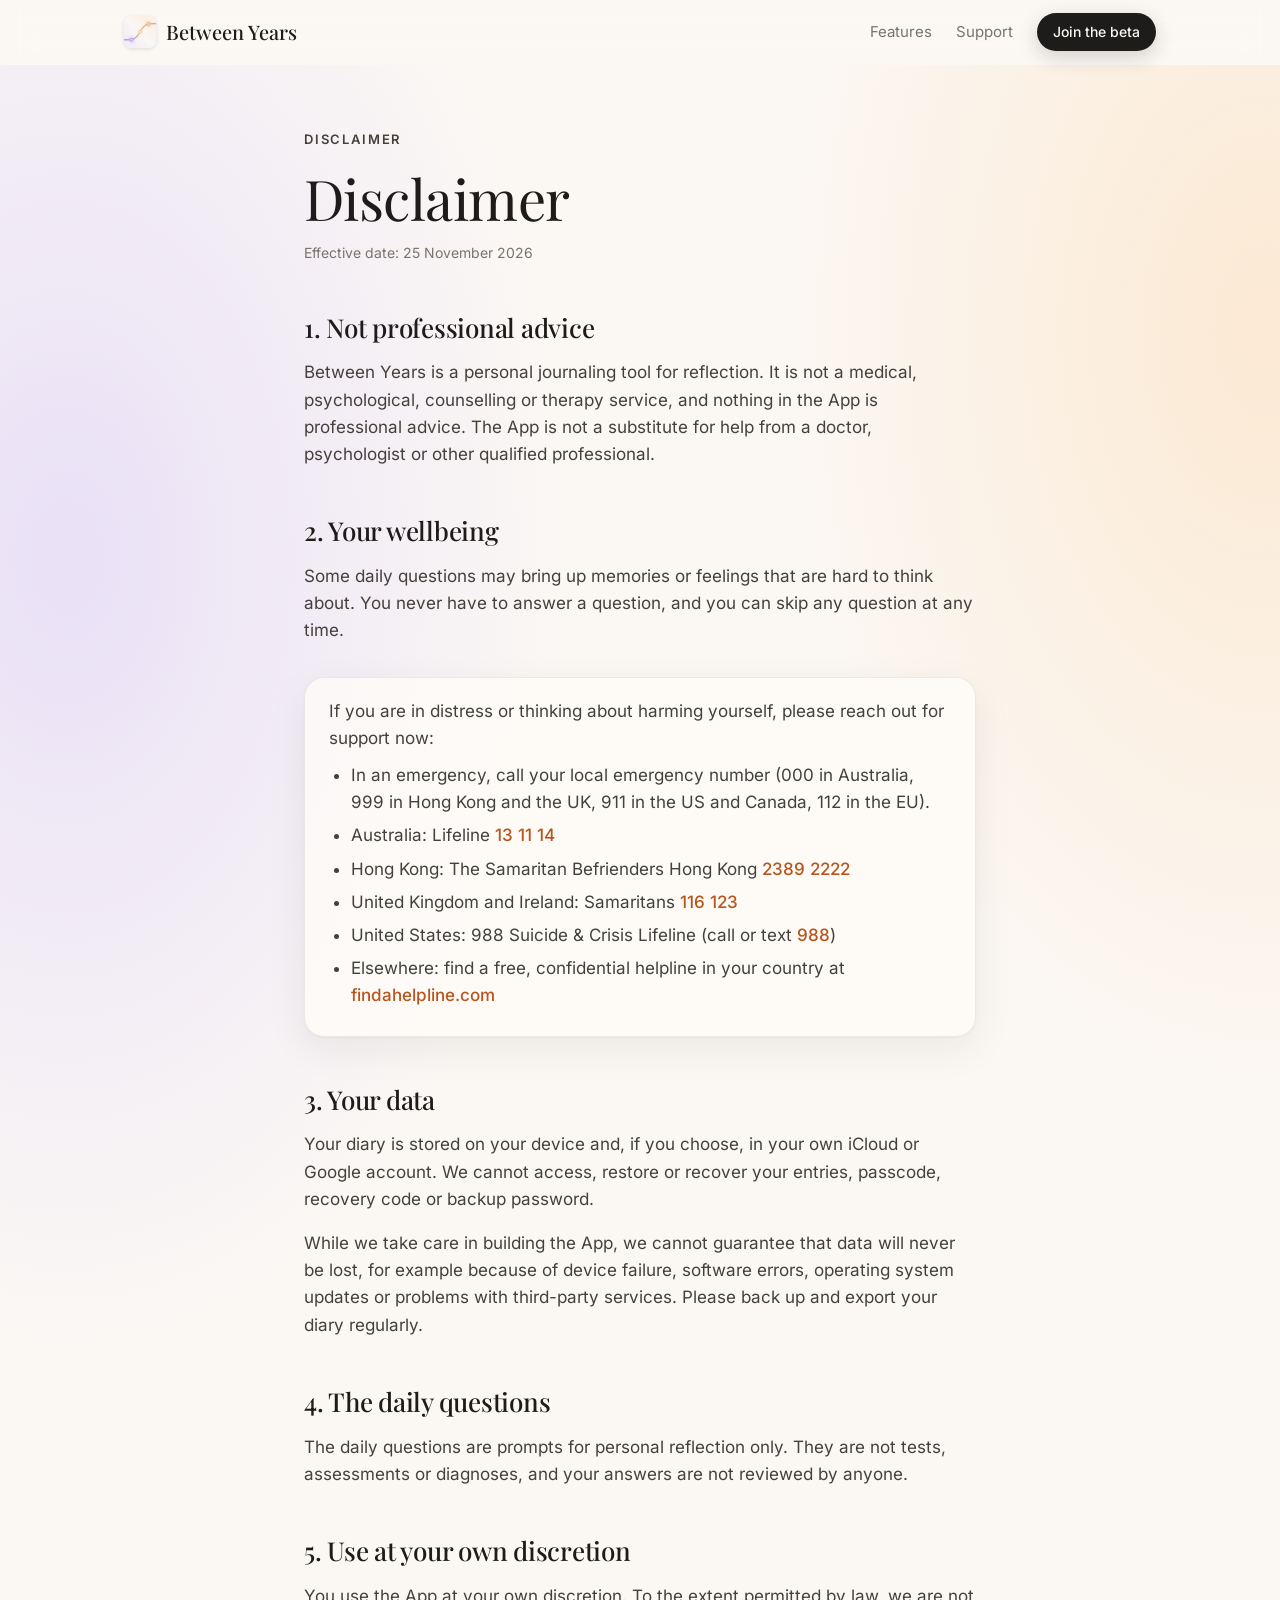
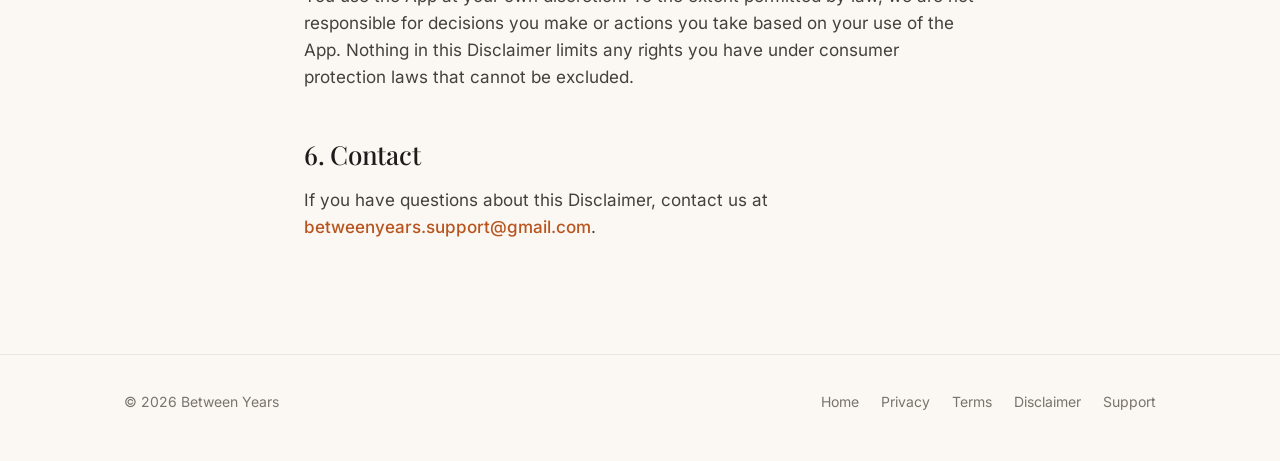
==== disclaimer.html @ 0a7ae96b "Add Terms of Use and Disclaimer; replace Privacy Policy Co-Authored-By: Claude Opus 5.5 <noreply@ant" ====
<!doctype html>
<html lang="en">
<head>
  <meta charset="utf-8">
  <meta name="viewport" content="width=device-width, initial-scale=1">
  <title>Disclaimer — Between Years</title>
  <meta name="description" content="Between Years is a personal journaling tool, not professional advice.">
  <meta name="theme-color" content="#FBF8F4" media="(prefers-color-scheme: light)">
  <meta name="theme-color" content="#0E0D0F" media="(prefers-color-scheme: dark)">
  <link rel="icon" href="assets/img/favicon.png" type="image/png">
  <link rel="apple-touch-icon" href="assets/img/apple-touch-icon.png">
  <link rel="stylesheet" href="css/style.css?v=11">
</head>
<body>

<header class="site-header">
  <div class="wrap">
    <a class="brand" href="index.html"><img src="assets/img/icon-256.png" alt="">Between Years</a>
    <nav class="nav" aria-label="Main">
      <a href="index.html#features">Features</a>
      <a href="support.html">Support</a>
      <a class="btn" href="index.html#join">Join the beta</a>
    </nav>
  </div>
</header>

<main class="doc glow">
  <div class="wrap narrow">
    <p class="eyebrow">Disclaimer</p>
    <h1>Disclaimer</h1>
    <p class="updated">Effective date: 25 November 2026</p>

    <h2>1. Not professional advice</h2>
    <p>Between Years is a personal journaling tool for reflection. It is not a medical, psychological, counselling or therapy service, and nothing in the App is professional advice. The App is not a substitute for help from a doctor, psychologist or other qualified professional.</p>

    <h2>2. Your wellbeing</h2>
    <p>Some daily questions may bring up memories or feelings that are hard to think about. You never have to answer a question, and you can skip any question at any time.</p>
    <div class="callout">
      <p>If you are in distress or thinking about harming yourself, please reach out for support now:</p>
      <ul>
        <li>In an emergency, call your local emergency number (000 in Australia, 999 in Hong Kong and the UK, 911 in the US and Canada, 112 in the EU).</li>
        <li>Australia: Lifeline <a class="text-link" href="tel:131114">13 11 14</a></li>
        <li>Hong Kong: The Samaritan Befrienders Hong Kong <a class="text-link" href="tel:+85223892222">2389 2222</a></li>
        <li>United Kingdom and Ireland: Samaritans <a class="text-link" href="tel:116123">116 123</a></li>
        <li>United States: 988 Suicide &amp; Crisis Lifeline (call or text <a class="text-link" href="tel:988">988</a>)</li>
        <li>Elsewhere: find a free, confidential helpline in your country at <a class="text-link" href="https://findahelpline.com" target="_blank" rel="noopener">findahelpline.com</a></li>
      </ul>
    </div>

    <h2>3. Your data</h2>
    <p>Your diary is stored on your device and, if you choose, in your own iCloud or Google account. We cannot access, restore or recover your entries, passcode, recovery code or backup password.</p>
    <p>While we take care in building the App, we cannot guarantee that data will never be lost, for example because of device failure, software errors, operating system updates or problems with third-party services. Please back up and export your diary regularly.</p>

    <h2>4. The daily questions</h2>
    <p>The daily questions are prompts for personal reflection only. They are not tests, assessments or diagnoses, and your answers are not reviewed by anyone.</p>

    <h2>5. Use at your own discretion</h2>
    <p>You use the App at your own discretion. To the extent permitted by law, we are not responsible for decisions you make or actions you take based on your use of the App. Nothing in this Disclaimer limits any rights you have under consumer protection laws that cannot be excluded.</p>

    <h2>6. Contact</h2>
    <p>If you have questions about this Disclaimer, contact us at <a class="text-link" href="mailto:betweenyears.support@gmail.com">betweenyears.support@gmail.com</a>.</p>
  </div>
</main>

<footer class="site-footer">
  <div class="wrap">
    <span>© <span data-year>2026</span> Between Years</span>
    <nav aria-label="Footer">
      <a href="index.html">Home</a>
      <a href="privacy.html">Privacy</a>
      <a href="terms.html">Terms</a>
      <a href="disclaimer.html" aria-current="page">Disclaimer</a>
      <a href="support.html">Support</a>
    </nav>
  </div>
</footer>

<script src="js/main.js?v=11"></script>
</body>
</html>
---- css/style.css ----
/* Between Years — site styles. Colours and type follow the app (lib/core/theme). */

@font-face { font-family: "Playfair Display"; src: url("../assets/fonts/PlayfairDisplay-Regular.ttf") format("truetype"); font-weight: 400; font-display: swap; }
@font-face { font-family: "Playfair Display"; src: url("../assets/fonts/PlayfairDisplay-Medium.ttf") format("truetype"); font-weight: 500; font-display: swap; }
@font-face { font-family: "Playfair Display"; src: url("../assets/fonts/PlayfairDisplay-SemiBold.ttf") format("truetype"); font-weight: 600; font-display: swap; }
@font-face { font-family: "Playfair Display"; src: url("../assets/fonts/PlayfairDisplay-Italic.ttf") format("truetype"); font-weight: 400; font-style: italic; font-display: swap; }
@font-face { font-family: "Inter"; src: url("../assets/fonts/Inter-Regular.ttf") format("truetype"); font-weight: 400; font-display: swap; }
@font-face { font-family: "Inter"; src: url("../assets/fonts/Inter-Medium.ttf") format("truetype"); font-weight: 500; font-display: swap; }
@font-face { font-family: "Inter"; src: url("../assets/fonts/Inter-SemiBold.ttf") format("truetype"); font-weight: 600; font-display: swap; }
@font-face { font-family: "Newsreader"; src: url("../assets/fonts/Newsreader-Italic.ttf") format("truetype"); font-weight: 400; font-style: italic; font-display: swap; }

:root {
  --paper: #FBF8F4;
  --paper-2: #F4EFE8;
  --card: rgba(255, 252, 248, 0.72);
  --card-border: rgba(30, 28, 26, 0.08);
  --ink: #1E1C1A;
  --ink-soft: #45403C;
  --muted: #7A736C;
  --faint: #A3A09D;
  --accent: #D98A4E;
  --accent-ink: #B8551F;
  --caret: #D2662E;
  --night: #0E0D0F;
  --night-2: #17151C;
  --lavender: #A98BFF;
  --periwinkle: #7FA2FF;
  --ice: #6FD3E6;
  --starlight: #F5EFE4;
  --rose: #FF9A8A;
  --amber: #FFAE52;
  --gold: #FFD45C;
  --glow-a: rgba(169, 139, 255, 0.22);
  --glow-b: rgba(255, 174, 82, 0.20);
  --shadow: 0 1px 2px rgba(30, 28, 26, 0.04), 0 12px 40px rgba(30, 28, 26, 0.07);
  --radius: 20px;
  --serif: "Playfair Display", Georgia, serif;
  --sans: "Inter", -apple-system, BlinkMacSystemFont, "Segoe UI", sans-serif;
  --quote: "Newsreader", Georgia, serif;
  color-scheme: light dark;
}

@media (prefers-color-scheme: dark) {
  :root {
    --paper: #0E0D0F;
    --paper-2: #151318;
    --card: rgba(30, 27, 33, 0.66);
    --card-border: rgba(245, 242, 238, 0.08);
    --ink: #F5F2EE;
    --ink-soft: #D9D3CC;
    --muted: #9A938C;
    --faint: #747271;
    --accent: #E39A60;
    --accent-ink: #F0B184;
    --glow-a: rgba(169, 139, 255, 0.16);
    --glow-b: rgba(255, 174, 82, 0.10);
    --shadow: 0 1px 2px rgba(0, 0, 0, 0.3), 0 16px 48px rgba(0, 0, 0, 0.35);
  }
}

* { box-sizing: border-box; }
html { -webkit-text-size-adjust: 100%; scroll-behavior: smooth; }
body {
  margin: 0;
  background: var(--paper);
  color: var(--ink);
  font-family: var(--sans);
  font-size: 17px;
  line-height: 1.6;
  -webkit-font-smoothing: antialiased;
  overflow-x: hidden;
}
img { max-width: 100%; display: block; }
a { color: inherit; }
::selection { background: rgba(217, 138, 78, 0.25); }

.wrap { width: 100%; max-width: 1080px; margin: 0 auto; padding: 0 24px; }
.narrow { max-width: 720px; }

/* Soft glow like the app's mesh background */
.glow { position: relative; isolation: isolate; overflow: hidden; }
.glow::before {
  content: ""; position: absolute; inset: -10% -20% auto; height: 120%; z-index: -1; pointer-events: none;
  background:
    radial-gradient(40% 50% at 18% 30%, var(--glow-a), transparent 70%),
    radial-gradient(40% 50% at 85% 20%, var(--glow-b), transparent 70%);
}

/* Header */
.site-header { position: sticky; top: 0; z-index: 20; backdrop-filter: blur(16px); -webkit-backdrop-filter: blur(16px);
  background: color-mix(in srgb, var(--paper) 78%, transparent); border-bottom: 1px solid transparent; transition: border-color .3s; }
.site-header.scrolled { border-bottom-color: var(--card-border); }
.site-header .wrap { display: flex; align-items: center; justify-content: space-between; height: 64px; }
.brand { display: flex; align-items: center; gap: 10px; text-decoration: none; font-family: var(--serif); font-size: 20px; font-weight: 500; }
.brand img { width: 32px; height: 32px; border-radius: 8px; box-shadow: 0 1px 4px rgba(0,0,0,.12); }
.nav { display: flex; align-items: center; gap: 24px; font-size: 15px; }
.nav a { text-decoration: none; color: var(--muted); transition: color .2s; }
.nav a:hover, .nav a[aria-current="page"] { color: var(--ink); }
.nav .btn { color: #fff; }

/* Buttons */
.btn {
  display: inline-flex; align-items: center; gap: 8px; padding: 14px 24px; border-radius: 999px;
  background: var(--ink); color: var(--paper); text-decoration: none; font-weight: 500; font-size: 16px;
  transition: transform .2s, box-shadow .2s; box-shadow: 0 6px 20px rgba(30, 28, 26, 0.18);
}
.btn:hover { transform: translateY(-1px); box-shadow: 0 10px 28px rgba(30, 28, 26, 0.22); }
.nav .btn { padding: 8px 16px; font-size: 14px; color: var(--paper); }
.btn-ghost { background: transparent; color: var(--ink); box-shadow: inset 0 0 0 1px var(--card-border); }
.btn-ghost:hover { box-shadow: inset 0 0 0 1px var(--faint); }

/* Type */
h1, h2, h3 { font-family: var(--serif); font-weight: 400; line-height: 1.15; margin: 0; letter-spacing: -0.01em; }
h1 { font-size: clamp(40px, 5.2vw, 66px); }
h2 { font-size: clamp(32px, 4.6vw, 48px); }
h3 { font-size: 22px; font-weight: 500; }
.eyebrow { font-size: 13px; letter-spacing: 0.14em; text-transform: uppercase; color: var(--accent-ink); font-weight: 600; margin: 0 0 16px; }
.lead { font-size: clamp(18px, 2.2vw, 21px); color: var(--ink-soft); margin: 24px 0 0; }
.muted { color: var(--muted); }
em.accent { font-style: italic; color: var(--accent-ink); }

/* Hero */
.hero { padding: 72px 0 96px; }
.hero .wrap { display: grid; grid-template-columns: 1.25fr 0.75fr; gap: 56px; align-items: center; }
.hero h1 em { font-style: italic; }
.hero-actions { display: flex; flex-wrap: wrap; align-items: center; gap: 16px; margin-top: 36px; }
.hero-note { font-size: 14px; color: var(--muted); }

/* Phone mockup. Every size inside the screen is in cqw (1cqw = 1% of the screen's width),
   measured from a 920px-wide screenshot of the app: px / 9.2 = cqw. */
.phone {
  position: relative; width: 330px; max-width: 100%; margin: 0 auto;
  border-radius: 48px; padding: 12px; background: #1b191c;
  box-shadow: 0 30px 80px rgba(30, 28, 26, 0.25), inset 0 0 0 1.5px rgba(255,255,255,.08);
}
.screen {
  position: relative; aspect-ratio: 920 / 2000; border-radius: 36px; overflow: hidden; container-type: inline-size;
  color: #1E1C1A; background: linear-gradient(168deg, #D9E2EF 0%, #D3DBEC 45%, #C5CAEA 100%);
}
.ui { position: absolute; inset: 0; text-align: left; padding: 18.5cqw 5cqw 0; display: flex; flex-direction: column; gap: 4.5cqw; }
.island { position: absolute; top: 3.5cqw; left: 34.4cqw; width: 31.2cqw; height: 9.1cqw; border-radius: 99cqw; background: #000; }
.status-time { position: absolute; top: 6cqw; left: 12.8cqw; font-size: 4.4cqw; line-height: 1; font-weight: 600; letter-spacing: -0.01em; color: #000; }
.status-icons { position: absolute; top: 6cqw; right: 8.6cqw; width: 19.6cqw; height: 4.35cqw; }

.g-card {
  background: linear-gradient(135deg, rgba(251, 252, 254, 0.8), rgba(244, 246, 251, 0.6));
  border: 1px solid rgba(255, 255, 255, 0.9); border-radius: 6.1cqw;
  box-shadow: 0 1.6cqw 4.5cqw rgba(80, 90, 130, 0.09);
}
.prompt { padding: 8.4cqw 5cqw 5.6cqw; text-align: center; background: rgba(253, 253, 254, 0.93); margin-bottom: -0.4cqw; }
.p-date { font-family: var(--serif); font-weight: 600; font-size: 9.8cqw; line-height: 1; letter-spacing: -0.01em; font-variant-numeric: lining-nums; }
.p-q { font-family: var(--quote); font-style: italic; font-size: 5cqw; line-height: 6.95cqw; margin-top: 3.4cqw; color: #2A2725; }
.p-streak { margin: 1.6cqw 1.2cqw 0 auto; width: max-content; height: 7.6cqw; display: flex; align-items: center; gap: 1.5cqw; padding: 0 3.3cqw 0 2.9cqw; border-radius: 99cqw;
  background: linear-gradient(#FFF0E5, #FFE3D0); border: 1px solid #F6CDB2; box-shadow: 0 .6cqw 1.6cqw rgba(217, 99, 46, 0.14);
  color: #8A4720; font-size: 2.7cqw; font-weight: 600; letter-spacing: .1em; text-transform: uppercase; }
.p-streak svg { width: 3.6cqw; height: 3.6cqw; }

.note-stack { position: relative; }
.note-stack::after { content: ""; position: absolute; left: 5.2cqw; right: 5.2cqw; bottom: -2.1cqw; height: 7cqw; border-radius: 0 0 5cqw 5cqw;
  background: #E4E9F3; box-shadow: 0 1cqw 2.4cqw rgba(80, 90, 130, 0.07); transform: rotate(-0.6deg); transform-origin: right bottom; z-index: 0;
  transition: transform .8s cubic-bezier(.2,.7,.2,1), opacity .3s ease; }
.js .note-stack:not(.out)::after { transform: translateY(-3cqw); opacity: 0; }
.note-stack .yr-card { position: relative; z-index: 1; }
.yr-card { background: linear-gradient(135deg, #F7F9FC, #EEF1F8); height: 32.3cqw; padding: 3.9cqw 5.4cqw 1.6cqw 4.35cqw; display: flex; flex-direction: column; }
.yr-head { display: flex; align-items: baseline; gap: 2.2cqw; }
.yr { font-family: var(--serif); font-weight: 600; font-size: 5.2cqw; line-height: 1.1; font-variant-numeric: lining-nums; }
.wd { font-size: 2.5cqw; font-weight: 500; letter-spacing: .12em; text-transform: uppercase; color: #6E6A66; }
.dot { margin-left: auto; align-self: center; width: 2cqw; height: 2cqw; border-radius: 50%; background: var(--c); box-shadow: 0 0 1.6cqw var(--c); }
.yr-card p { margin: auto 0; font-size: 3.7cqw; line-height: 5.5cqw; letter-spacing: .01em; color: #262321; }

.pill-nav { position: absolute; left: 16.1cqw; bottom: 13.6cqw; width: 67.8cqw; height: 14.8cqw; padding: 0 1.65cqw; display: flex; align-items: center; justify-content: space-between;
  border-radius: 99cqw; background: #FEFCF9; box-shadow: 0 2cqw 6cqw rgba(80, 90, 130, 0.14); }
.pill-nav span { width: 21.4cqw; height: 11.5cqw; border-radius: 99cqw; display: grid; place-items: center; color: #7D7873; }
.pill-nav span.on { background: #F2EFEB; color: #2B2826; }
.pill-nav svg { width: 5cqw; height: 5cqw; }

/* Hero phone: each year arrives and is typed, one after another (main.js adds the classes) */
.js .phone-home .seq:not(.on) { opacity: 0; }
.phone-home .seq.on { animation: rise .8s cubic-bezier(.2,.7,.2,1) both; }
.js .phone-home .dot:not(.on) { opacity: 0; }
.phone-home .dot.on { animation: pop .45s cubic-bezier(.2,.7,.2,1) both; }
.phone-home .dot { transition: box-shadow .7s ease; }
.phone-home .dot.dim { box-shadow: 0 0 0 transparent; }
@keyframes rise { from { opacity: 0; transform: translateY(7cqw); } }
@keyframes fade { from { opacity: 0; } }
@keyframes pop { from { opacity: 0; transform: scale(.4); } }
.rest { visibility: hidden; }
.caret { display: inline-block; width: 0; height: 4.2cqw; margin-right: -.45cqw; vertical-align: -.7cqw; border-left: .45cqw solid #D2662E; animation: blink .9s steps(1) infinite; }
@keyframes blink { 50% { opacity: .2; } }

/* Night-sky phone: three years of the same day as one constellation */
.phone-sky { width: 300px; box-shadow: 0 30px 90px rgba(0,0,0,.5), 0 0 80px rgba(180,140,232,.14), inset 0 0 0 1.5px rgba(255,255,255,.14); }
.sky-screen {
  background:
    radial-gradient(75% 40% at 85% 12%, rgba(180,140,232,.22), transparent 70%),
    radial-gradient(80% 45% at 5% 50%, rgba(106,88,184,.16), transparent 70%),
    radial-gradient(90% 50% at 60% 102%, rgba(180,140,232,.16), transparent 70%),
    linear-gradient(180deg, #0E0A1F 0%, #221640 55%, #3A2560 100%);
}
.constellation { position: absolute; inset: 0; width: 100%; height: 100%; }
.c-date { font-family: var(--sans); font-weight: 400; font-size: 50px; letter-spacing: 11px; fill: #DCE3F2; fill-opacity: .82; }
#h2 stop, #lineGlow stop:last-child { stop-color: var(--today); }
#lineCore stop:last-child { stop-color: var(--today-core); }
.t-core { fill: var(--today-core); }
.c-label { font-family: var(--serif); font-weight: 500; font-size: 36px; letter-spacing: 2.7px; fill: #fff; fill-opacity: .6; }
.c-todaylabel { font-style: italic; letter-spacing: 0; fill-opacity: .9; }
.c-line { stroke-dasharray: 1; stroke-dashoffset: 0; }
.c-shoot { opacity: 0; }
.tw { animation: twinkle 4s ease-in-out infinite; }
.tw1 { animation-duration: 5.5s; animation-delay: -2s; }
.tw2 { animation-duration: 7s; animation-delay: -4s; }
.js .phone-sky:not(.play) :is(.c-star, .c-label, .c-today) { opacity: 0; }
.js .phone-sky:not(.play) .c-line { stroke-dashoffset: 1; }
.phone-sky.play .c-star { animation: bloom .7s cubic-bezier(.3,1.5,.5,1) var(--d, 0s) both; }
.phone-sky.play .c-label { animation: fade .6s ease var(--d, 0s) both; }
.phone-sky.play .c-line { animation: draw 1.6s cubic-bezier(.45,0,.55,1) 1s both; }
.phone-sky.play .c-today { animation: fade .25s ease 1s both; }
.phone-sky.play .c-land { animation: bloom .6s cubic-bezier(.2,.7,.2,1) 2.55s both; }
.phone-sky.play .c-todaylabel { --d: 2.6s; }
.phone-sky.play .c-shoot { animation: shoot 1.1s ease-out 3.1s both; }
@keyframes bloom { from { opacity: 0; transform: scale(0); } }
@keyframes draw { from { stroke-dashoffset: 1; } }
@keyframes shoot { 0% { opacity: 0; transform: translate(0, 0); } 30% { opacity: 1; } 100% { opacity: 0; transform: translate(-480px, 349px); } }

/* Question marquee */
.questions { padding: 0 0 8px; }
.marquee { display: flex; width: max-content; }
.js .marquee { animation: marquee 70s linear infinite; }
.questions:hover .marquee { animation-play-state: paused; }
.questions { overflow: hidden; -webkit-mask-image: linear-gradient(90deg, transparent, #000 8%, #000 92%, transparent); mask-image: linear-gradient(90deg, transparent, #000 8%, #000 92%, transparent); }
.track { display: flex; gap: 14px; list-style: none; margin: 0; padding: 4px 14px 4px 0; }
.track li { display: flex; align-items: baseline; gap: 12px; white-space: nowrap; padding: 11px 22px; border-radius: 999px; background: var(--card); border: 1px solid var(--card-border); }
.q-date { font-size: 12px; font-weight: 600; letter-spacing: .12em; text-transform: uppercase; color: var(--accent-ink); }
.q-text { font-family: var(--quote); font-style: italic; font-size: 19px; color: var(--ink-soft); }
@keyframes marquee { to { transform: translateX(-50%); } }
html:not(.js) .marquee { width: auto; }
html:not(.js) .track { flex-wrap: wrap; justify-content: center; padding: 0 16px; }

/* Sections */
section { padding: 104px 0; }
.section-head { max-width: 640px; margin-bottom: 56px; }
.center { text-align: center; margin-left: auto; margin-right: auto; }

/* The idea: three years, side by side */
.years { display: grid; grid-template-columns: repeat(3, 1fr); gap: 20px; }
.year {
  background: var(--card); border: 1px solid var(--card-border); border-radius: var(--radius); padding: 28px; box-shadow: var(--shadow);
  backdrop-filter: blur(12px); -webkit-backdrop-filter: blur(12px);
}
.year .when { display: flex; align-items: center; justify-content: space-between; font-size: 13px; letter-spacing: .08em; text-transform: uppercase; color: var(--muted); margin-bottom: 14px; }
.year blockquote { margin: 0; font-family: var(--quote); font-style: italic; font-size: 20px; line-height: 1.5; color: var(--ink-soft); }
.year.later blockquote { color: var(--faint); }
.question-card { text-align: center; margin: 0 auto 32px; max-width: 640px; }
.question-card .date { font-size: 14px; color: var(--muted); letter-spacing: .06em; }
.question-card .q { font-family: var(--serif); font-size: clamp(26px, 3.4vw, 36px); margin-top: 6px; }

/* Night sky */
.night { background: radial-gradient(120% 80% at 50% 0%, #1F1B2B 0%, var(--night) 60%); color: #F5F2EE; position: relative; overflow: hidden; }
.night { --today: #FFA078; --today-core: #FFC1A7; }
.night .lead { color: #CFC8C0; }
.night .eyebrow { color: var(--amber); }
.sky { position: absolute; inset: 0; pointer-events: none; }
.sky i { position: absolute; border-radius: 50%; background: currentColor; box-shadow: 0 0 6px currentColor, 0 0 14px currentColor; animation: twinkle 4s ease-in-out infinite; opacity: .85; }
.sky i.dust { box-shadow: none; opacity: .35; }
@keyframes twinkle { 50% { opacity: .35; } }
.night .wrap { position: relative; }
.night-top { display: grid; grid-template-columns: 1.1fr 0.9fr; grid-template-areas: "text phone" "mood phone"; column-gap: 64px; }
.night-text { grid-area: text; align-self: end; }
.night-top .phone-sky { grid-area: phone; align-self: center; }
.mood { grid-area: mood; align-self: start; }
.mood-bar { margin-top: 32px; height: 10px; border-radius: 999px; background: linear-gradient(90deg, var(--lavender), var(--periwinkle), var(--ice), var(--starlight), var(--rose), var(--amber), var(--gold)); box-shadow: 0 0 24px rgba(245,239,228,.15); }
.mood-hint { margin: 30px 0 0; font-size: 14px; color: #B9B2AA; }
.mood-range { -webkit-appearance: none; appearance: none; display: block; width: 100%; height: 32px; margin: 4px 0 0; background: transparent; cursor: pointer; touch-action: pan-y; }
.mood-range::-webkit-slider-runnable-track { height: 10px; border-radius: 999px; background: linear-gradient(90deg, var(--lavender), var(--periwinkle), var(--ice), var(--starlight), var(--rose), var(--amber), var(--gold)); box-shadow: 0 0 24px rgba(245,239,228,.15); }
.mood-range::-moz-range-track { height: 10px; border-radius: 999px; background: linear-gradient(90deg, var(--lavender), var(--periwinkle), var(--ice), var(--starlight), var(--rose), var(--amber), var(--gold)); box-shadow: 0 0 24px rgba(245,239,228,.15); }
.mood-range::-webkit-slider-thumb { -webkit-appearance: none; width: 28px; height: 28px; margin-top: -9px; border: 0; border-radius: 50%;
  background: radial-gradient(circle, #fff 0, #fff 24%, var(--today) 82%); box-shadow: 0 0 0 1.5px rgba(255,255,255,.75), 0 0 18px 5px var(--today);
  transition: opacity .4s ease, transform .5s cubic-bezier(.3,1.5,.5,1); }
.mood-range::-moz-range-thumb { width: 28px; height: 28px; border: 0; border-radius: 50%;
  background: radial-gradient(circle, #fff 0, #fff 24%, var(--today) 82%); box-shadow: 0 0 0 1.5px rgba(255,255,255,.75), 0 0 18px 5px var(--today);
  transition: opacity .4s ease, transform .5s cubic-bezier(.3,1.5,.5,1); }
.js .mood-range:not(.ready)::-webkit-slider-thumb { opacity: 0; transform: scale(.2); }
.js .mood-range:not(.ready)::-moz-range-thumb { opacity: 0; transform: scale(.2); }
.mood-range:focus-visible { outline: 2px solid rgba(255,255,255,.6); outline-offset: 4px; border-radius: 999px; }
.mood-labels { display: flex; justify-content: space-between; font-size: 13px; color: #9A938C; margin-top: 2px; }
.sky-list { list-style: none; padding: 0; margin: 72px 0 0; display: grid; grid-template-columns: repeat(3, 1fr); gap: 20px; }
.sky-list li { padding: 22px 24px; border-radius: var(--radius); background: rgba(255,255,255,.04); border: 1px solid rgba(255,255,255,.07); backdrop-filter: blur(6px); }
.sky-list h3 { font-size: 20px; color: #F5F2EE; }
.sky-list p { margin: 6px 0 0; color: #B9B2AA; font-size: 15px; }

/* Features */
.features { display: grid; grid-template-columns: repeat(3, 1fr); gap: 20px; }
.feature { background: var(--card); border: 1px solid var(--card-border); border-radius: var(--radius); padding: 28px; box-shadow: var(--shadow); }
.feature .ico { width: 40px; height: 40px; border-radius: 12px; display: grid; place-items: center; background: var(--paper-2); color: var(--accent-ink); margin-bottom: 18px; }
.feature .ico svg { width: 22px; height: 22px; }
.feature p { margin: 8px 0 0; color: var(--muted); font-size: 15px; }

/* Privacy band */
.promise { background: var(--paper-2); }
.promise .wrap { display: grid; grid-template-columns: 1.1fr 1fr; gap: 56px; align-items: center; }
.checks { list-style: none; margin: 0; padding: 0; display: grid; gap: 14px; }
.checks li { display: flex; gap: 12px; align-items: flex-start; }
.checks li::before { content: ""; flex: 0 0 20px; height: 20px; margin-top: 3px; border-radius: 50%; background: var(--accent) url("data:image/svg+xml,%3Csvg xmlns='http://www.w3.org/2000/svg' viewBox='0 0 20 20'%3E%3Cpath d='M6 10.5l2.5 2.5L14 7.5' fill='none' stroke='white' stroke-width='2' stroke-linecap='round' stroke-linejoin='round'/%3E%3C/svg%3E") center/100% no-repeat; }
.text-link { color: var(--accent-ink); text-decoration: none; font-weight: 500; }
.text-link:hover { text-decoration: underline; }

/* Closing CTA */
.cta { text-align: center; }
.cta img { width: 96px; height: 96px; border-radius: 22px; margin: 0 auto 28px; box-shadow: var(--shadow); }
.cta .hero-actions { justify-content: center; }

/* Footer */
.site-footer { border-top: 1px solid var(--card-border); padding: 36px 0 48px; font-size: 14px; color: var(--muted); }
.site-footer .wrap { display: flex; flex-wrap: wrap; gap: 16px; justify-content: space-between; align-items: center; }
.site-footer nav { display: flex; flex-wrap: wrap; gap: 10px 22px; }
.site-footer a { text-decoration: none; }
.site-footer a:hover { color: var(--ink); }

/* Document pages (privacy, support) */
.doc { padding: 64px 0 96px; }
.doc h1 { font-size: clamp(38px, 5.5vw, 56px); }
.doc .updated { color: var(--muted); font-size: 14px; margin-top: 12px; }
.doc h2 { font-size: 26px; font-weight: 500; margin: 48px 0 12px; }
.doc p, .doc li { color: var(--ink-soft); }
.doc ul { padding-left: 22px; }
.doc li { margin: 6px 0; }
.callout { margin-top: 32px; padding: 20px 24px; border-radius: var(--radius); background: var(--card); border: 1px solid var(--card-border); box-shadow: var(--shadow); }
.callout p { margin: 0; }
.doc h3 { font-size: 20px; margin: 28px 0 8px; }
.doc .callout ul { margin: 10px 0 0; }
.doc h2 + .callout { margin-top: 12px; }
details.faq { border-bottom: 1px solid var(--card-border); padding: 20px 0; }
details.faq summary { cursor: pointer; list-style: none; font-family: var(--serif); font-size: 21px; display: flex; justify-content: space-between; gap: 16px; }
details.faq summary::-webkit-details-marker { display: none; }
details.faq summary::after { content: "+"; font-family: var(--sans); color: var(--muted); font-size: 22px; line-height: 1.2; transition: transform .2s; }
details.faq[open] summary::after { transform: rotate(45deg); }
details.faq p, details.faq ul { margin: 12px 0 0; }
.todo { background: rgba(255, 212, 92, 0.3); border-radius: 4px; padding: 0 4px; }

/* Reveal on scroll */
.reveal { opacity: 0; transform: translateY(16px); transition: opacity .8s ease, transform .8s ease; }
.reveal.in { opacity: 1; transform: none; }
@media (prefers-reduced-motion: reduce) {
  .reveal { opacity: 1; transform: none; transition: none; }
  .sky i, .tw { animation: none; }
  html { scroll-behavior: auto; }
  .phone .seq, .phone .fade, .phone .dot, .phone-sky * { animation: none !important; }
  .phone-sky .c-shoot { opacity: 0; }
  .phone-sky .c-line { stroke-dashoffset: 0 !important; }
  .js .marquee { animation: none; width: auto; }
  .track { flex-wrap: wrap; justify-content: center; padding: 0 16px; }
  .track[aria-hidden] { display: none; }
}

/* Responsive */
@media (max-width: 900px) {
  .hero .wrap, .night-top, .promise .wrap, .sky-list { grid-template-columns: 1fr; }
  .night-top { grid-template-areas: "text" "phone" "mood"; row-gap: 40px; }
  .mood-hint { margin-top: 0; text-align: center; }
  .hero { padding-top: 40px; text-align: center; }
  .hero-actions { justify-content: center; }
  .years, .features { grid-template-columns: 1fr 1fr; }
  .years .year:last-child { grid-column: span 2; }
}
@media (max-width: 640px) {
  .wrap { padding: 0 16px; }
  section { padding: 72px 0; }
  .nav a:not(.btn) { display: none; }
  .years, .features { grid-template-columns: 1fr; }
  .years .year:last-child { grid-column: auto; }
  .phone { width: 300px; }
  .site-footer .wrap { flex-direction: column; align-items: flex-start; }
}
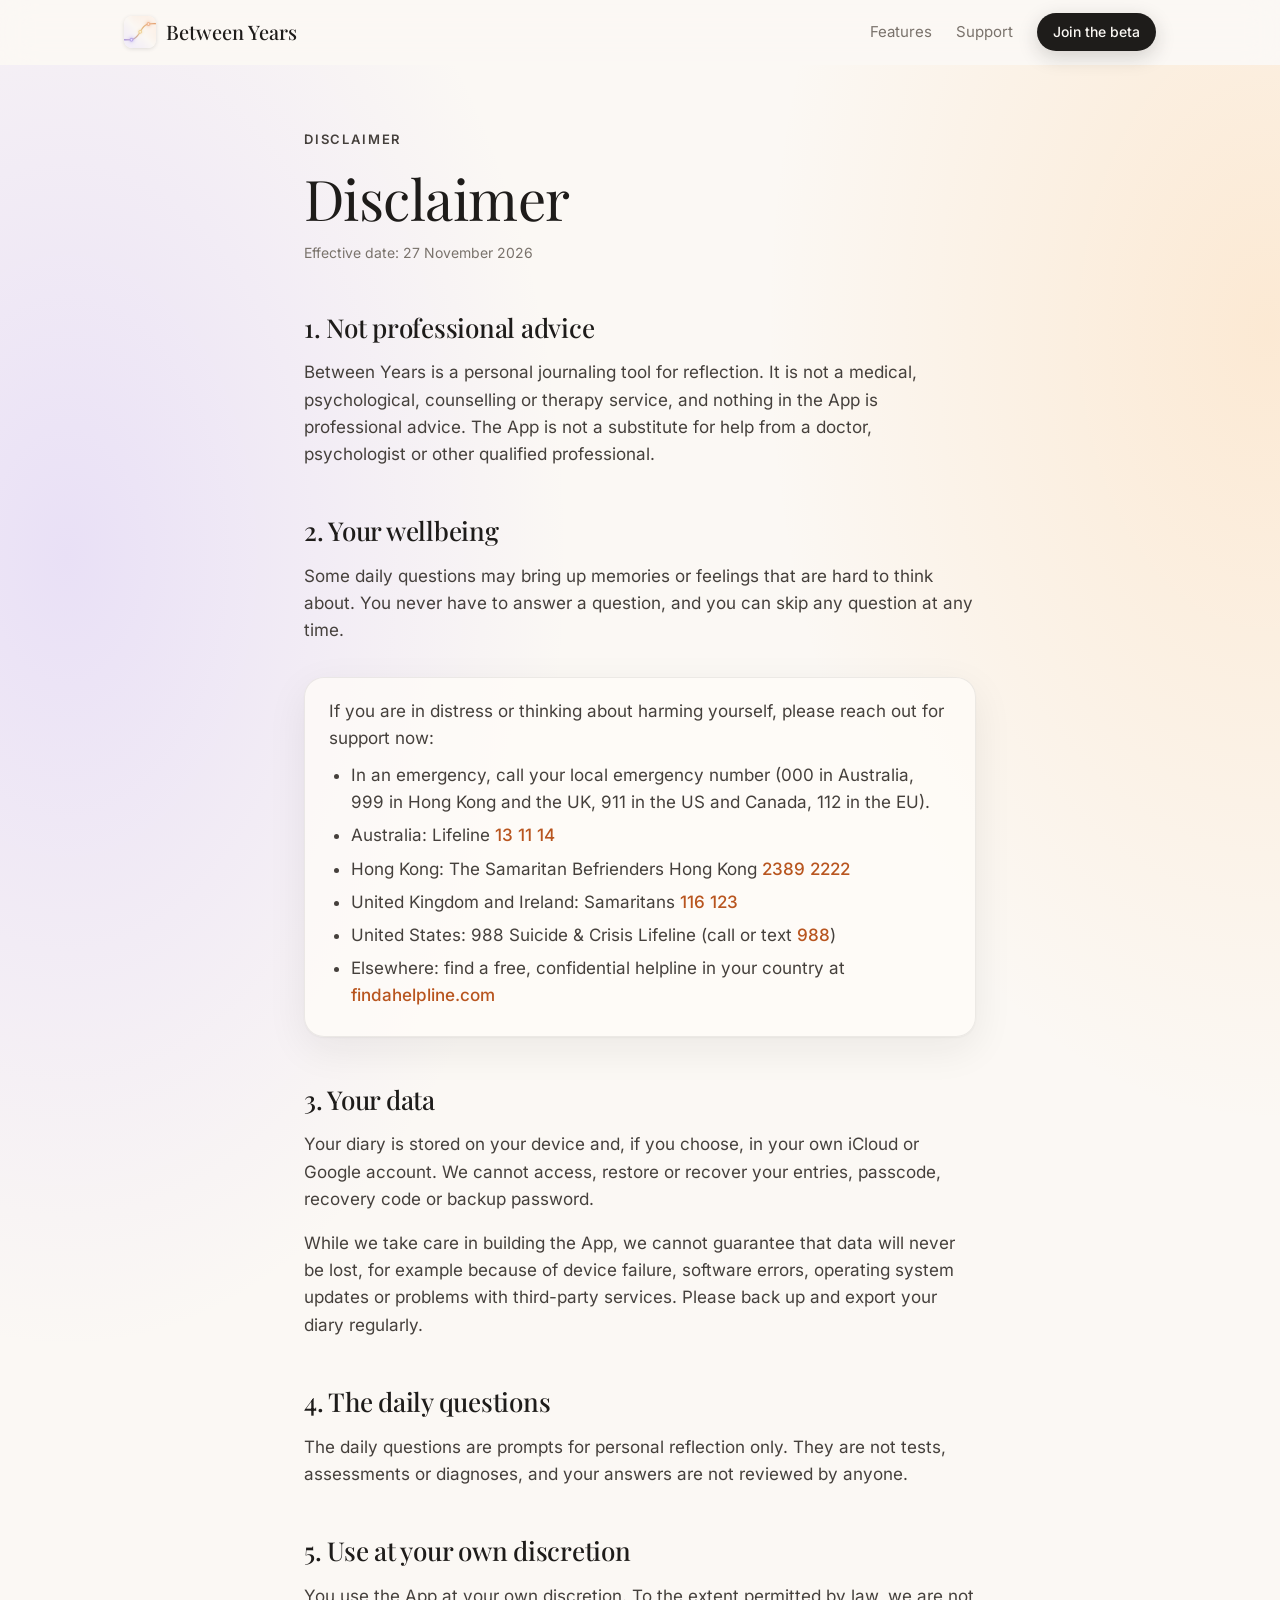
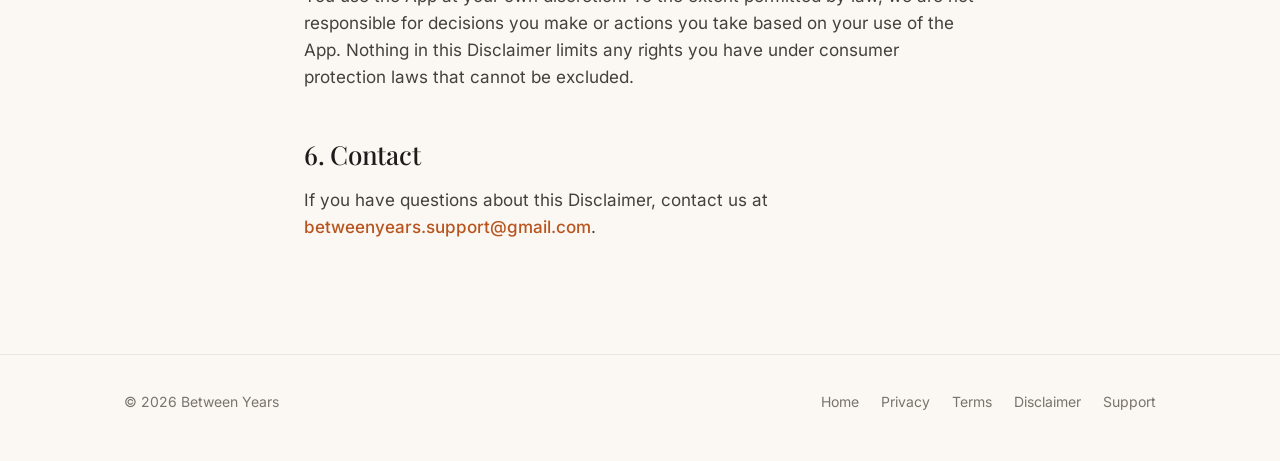
==== commit a35caba8: "Update Privacy Policy, Terms and Disclaimer to 27 November 2026 Co-Authored-By: Claude Opus 5.5 <nor" ====
--- a/disclaimer.html
+++ b/disclaimer.html
@@ -28,7 +28,7 @@
   <div class="wrap narrow">
     <p class="eyebrow">Disclaimer</p>
     <h1>Disclaimer</h1>
-    <p class="updated">Effective date: 25 November 2026</p>
+    <p class="updated">Effective date: 27 November 2026</p>
 
     <h2>1. Not professional advice</h2>
     <p>Between Years is a personal journaling tool for reflection. It is not a medical, psychological, counselling or therapy service, and nothing in the App is professional advice. The App is not a substitute for help from a doctor, psychologist or other qualified professional.</p>
